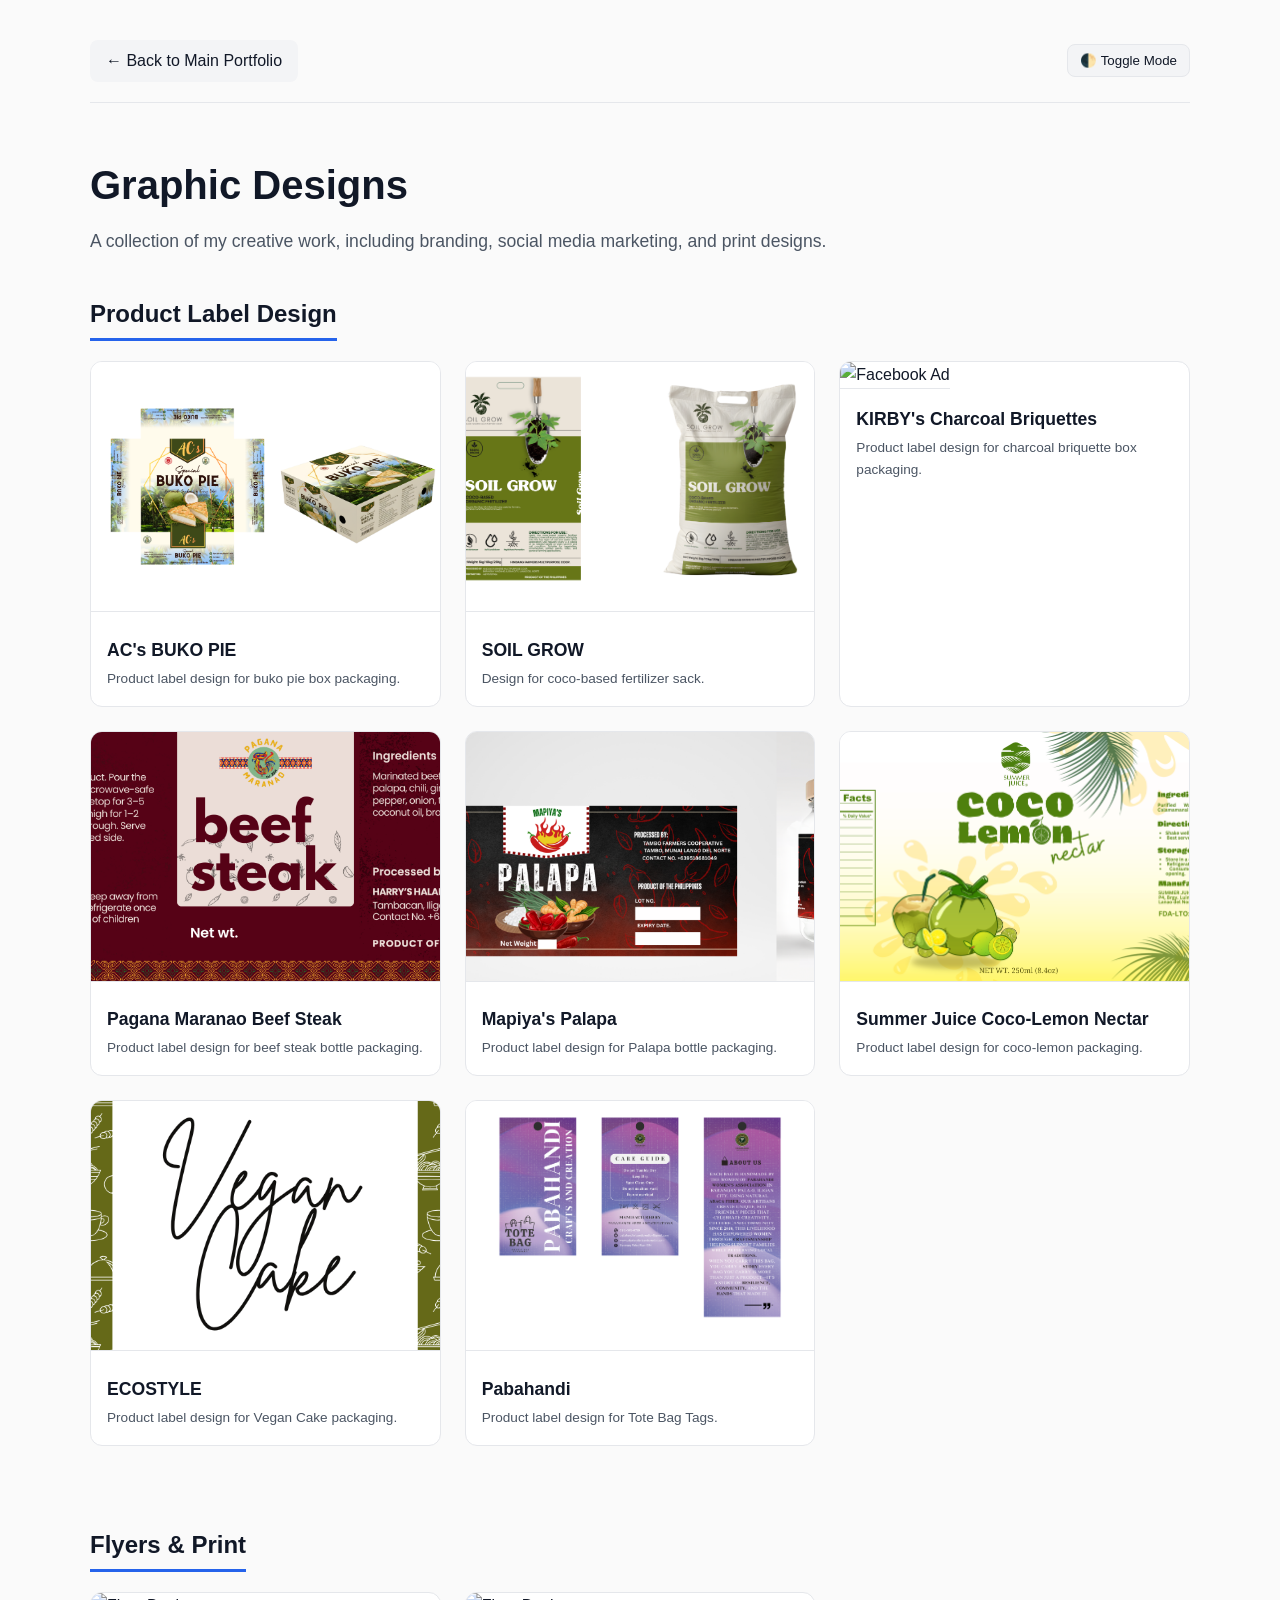
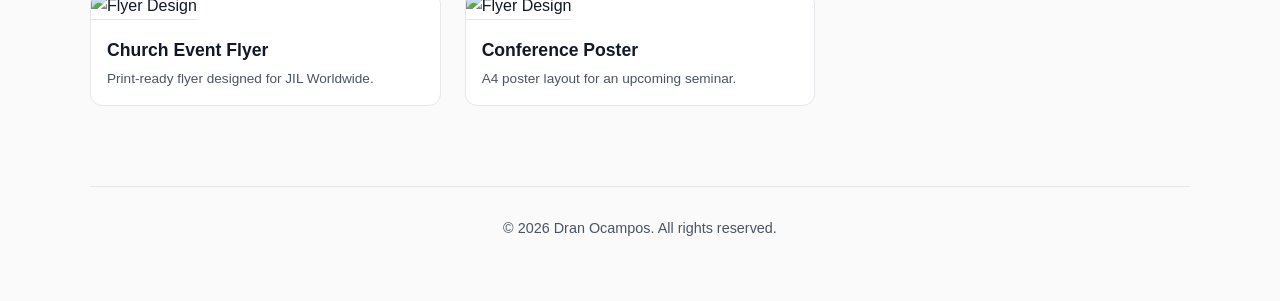
==== graphicdesign.html @ a36df408 "initial commit" ====
<!doctype html>
<html lang="en" data-theme="light">
  <head>
    <meta charset="UTF-8" />
    <meta name="viewport" content="width=device-width, initial-scale=1.0" />
    <title>Graphic Designs - Dran Ocampos</title>
    <style>
      /* CSS Variables - Matching your main page exactly */
      :root {
        --bg-color: #fafafa;
        --text-main: #111827;
        --text-muted: #4b5563;
        --border-color: #e5e7eb;
        --card-bg: #ffffff;
        --tag-bg: #f3f4f6;
        --btn-bg: #111827;
        --btn-text: #ffffff;
        --btn-outline: #e5e7eb;
        --btn-outline-text: #111827;
        --accent-color: #2563eb;
        --shadow-hover:
          0 10px 25px -5px rgba(0, 0, 0, 0.1),
          0 8px 10px -6px rgba(0, 0, 0, 0.1);
      }

      [data-theme="dark"] {
        --bg-color: #0f1115;
        --text-main: #f9fafb;
        --text-muted: #9ca3af;
        --border-color: #1f2937;
        --card-bg: #111418;
        --tag-bg: #1f2937;
        --btn-bg: #f9fafb;
        --btn-text: #111827;
        --btn-outline: #374151;
        --btn-outline-text: #f9fafb;
        --accent-color: #3b82f6;
        --shadow-hover:
          0 10px 25px -5px rgba(0, 0, 0, 0.5),
          0 8px 10px -6px rgba(0, 0, 0, 0.5);
      }

      * {
        box-sizing: border-box;
        margin: 0;
        padding: 0;
        transition:
          background-color 0.4s ease,
          color 0.4s ease,
          border-color 0.4s ease;
      }

      body {
        font-family:
          -apple-system, BlinkMacSystemFont, "Segoe UI", Roboto, Helvetica,
          Arial, sans-serif;
        background-color: var(--bg-color);
        color: var(--text-main);
        line-height: 1.6;
        padding: 40px 20px;
      }

      .container {
        max-width: 1100px;
        margin: 0 auto;
      }

      a {
        color: var(--text-main);
        text-decoration: none;
      }

      .page-header {
        display: flex;
        justify-content: space-between;
        align-items: center;
        margin-bottom: 50px;
        border-bottom: 1px solid var(--border-color);
        padding-bottom: 20px;
      }

      .back-btn {
        background: var(--tag-bg);
        color: var(--text-main);
        padding: 8px 16px;
        border-radius: 8px;
        font-weight: 500;
        display: inline-flex;
        align-items: center;
        gap: 8px;
        transition: transform 0.2s;
      }
      .back-btn:hover {
        transform: translateX(-5px);
        background: var(--border-color);
      }

      .theme-toggle {
        background: var(--tag-bg);
        border: 1px solid var(--border-color);
        color: var(--text-main);
        padding: 8px 12px;
        border-radius: 8px;
        cursor: pointer;
        font-weight: 500;
      }

      .category-title {
        font-size: 1.5rem;
        margin-top: 40px;
        margin-bottom: 20px;
        display: inline-block;
        border-bottom: 3px solid var(--accent-color);
        padding-bottom: 5px;
      }

      .design-grid {
        display: grid;
        grid-template-columns: repeat(auto-fill, minmax(300px, 1fr));
        gap: 24px;
        margin-bottom: 40px;
      }

      .design-card {
        background: var(--card-bg);
        border: 1px solid var(--border-color);
        border-radius: 12px;
        overflow: hidden;
        transition:
          transform 0.3s ease,
          box-shadow 0.3s ease;
      }
      .design-card:hover {
        transform: translateY(-5px);
        box-shadow: var(--shadow-hover);
      }

      .design-img {
        width: 100%;
        height: 250px;
        object-fit: cover;
        border-bottom: 1px solid var(--border-color);
        cursor: pointer;
      }

      .design-info {
        padding: 16px;
      }
      .design-info h4 {
        margin-bottom: 4px;
        font-size: 1.1rem;
      }
      .design-info p {
        font-size: 0.85rem;
        color: var(--text-muted);
        margin: 0;
      }

      footer {
        text-align: center;
        margin-top: 80px;
        padding-top: 30px;
        border-top: 1px solid var(--border-color);
        color: var(--text-muted);
        font-size: 0.9rem;
        padding-bottom: 20px;
      }

      /* Modal / Lightbox Styles */
      .modal {
        position: fixed;
        z-index: 9999;
        left: 0;
        top: 0;
        width: 100%;
        height: 100%;
        background-color: rgba(0, 0, 0, 0.85);
        backdrop-filter: blur(4px);
        display: flex;
        align-items: center;
        justify-content: center;
        opacity: 0;
        pointer-events: none;
        transition: opacity 0.3s ease;
      }

      .modal.show {
        opacity: 1;
        pointer-events: auto;
      }

      .modal-close {
        position: absolute;
        top: 20px;
        right: 30px;
        color: white;
        font-size: 40px;
        font-weight: bold;
        cursor: pointer;
        z-index: 10000;
        transition: color 0.2s;
        user-select: none;
      }

      .modal-close:hover {
        color: #d1d5db;
      }

      .modal-content {
        display: flex;
        flex-wrap: wrap;
        gap: 20px;
        justify-content: center;
        padding: 40px;
        max-width: 1200px;
        max-height: 100vh;
        overflow-y: auto;
      }

      .modal-img-wrapper {
        flex: 1 1 300px;
        max-width: 350px;
      }

      .modal-img-wrapper img {
        width: 100%;
        height: auto;
        border-radius: 8px;
        box-shadow: 0 4px 20px rgba(0, 0, 0, 0.4);
        background: #fff; /* Fallback if transparent */
      }

      @media (max-width: 768px) {
        .modal-content {
          flex-direction: column;
          align-items: center;
        }
      }
    </style>
  </head>
  <body>
    <div class="container">
      <header class="page-header">
        <a href="index.html" class="back-btn">← Back to Main Portfolio</a>
        <button class="theme-toggle" id="theme-btn" onclick="toggleTheme()">
          🌓 Toggle Mode
        </button>
      </header>

      <div>
        <h1 style="font-size: 2.5rem; margin-bottom: 10px">Graphic Designs</h1>
        <p style="font-size: 1.1rem; color: var(--text-muted)">
          A collection of my creative work, including branding, social media
          marketing, and print designs.
        </p>
      </div>

      <h2 class="category-title">Product Label Design</h2>
      <div class="design-grid">
        <div class="design-card">
          <img
            src="images/ACs Special Buko Pie V3.png"
            alt="Facebook Ad"
            class="design-img"
            data-var1="images/ACs Special Buko Pie V3.png"
            data-var2="images/ACs Special Buko Pie V2.png"
            data-var3="images/ACs Special Buko Pie V1.png"
          />
          <div class="design-info">
            <h4>AC's BUKO PIE</h4>
            <p>Product label design for buko pie box packaging.</p>
          </div>
        </div>
        <div class="design-card">
          <img
            src="images/Soil Grow HIndang Farmers V2.png"
            alt="Facebook Ad"
            class="design-img"
            data-var1="images/Soil Grow HIndang Farmers V2.png"
            data-var2="images/Soil Grow HIndang Farmers V3.png"
            data-var3="Images/Soil Grow HIndang Farmers V1.png"
          />
          <div class="design-info">
            <h4>SOIL GROW</h4>
            <p>Design for coco-based fertilizer sack.</p>
          </div>
        </div>
        <div class="design-card">
          <img
            src="images/KIRBYs Charcoal V1.png"
            alt="Facebook Ad"
            class="design-img"
            data-var1="images/KIRBYs Charcoal V1.png"
            data-var2="images/KIRBYs Charcoal V2.png"
            data-var3="images/KIRBYs Charcoal V3.png"
          />
          <div class="design-info">
            <h4>KIRBY's Charcoal Briquettes</h4>
            <p>Product label design for charcoal briquette box packaging.</p>
          </div>
        </div>
        <div class="design-card">
          <img
            src="images/Harry's Halal Foods_Beef Steak.png"
            alt="Facebook Ad"
            class="design-img"
            data-var1="images/Harry's Halal Foods_Beef Steak.png"
            data-var2="images/Harry's Halal Foods_Beef Steak (1).png"
            data-var3="images/Harry's Halal Foods_Beef Steak (2).png"
          />
          <div class="design-info">
            <h4>Pagana Maranao Beef Steak</h4>
            <p>Product label design for beef steak bottle packaging.</p>
          </div>
        </div>
        <div class="design-card">
          <img
            src="images/Savor The Best.png"
            alt="Facebook Ad"
            class="design-img"
            data-var1="images/Savor The Best.png"
            data-var2="images/Savor The Best (1).png"
            data-var3="images/Savor The Best (2).png"
          />
          <div class="design-info">
            <h4>Mapiya's Palapa</h4>
            <p>Product label design for Palapa bottle packaging.</p>
          </div>
        </div>
        <div class="design-card">
          <img
            src="images/Camote Tops (1).png"
            alt="Facebook Ad"
            class="design-img"
            data-var1="images/Camote Tops (1).png"
            data-var2="images/Camote Tops (2).png"
            data-var3="images/Camote Tops (3).png"
          />
          <div class="design-info">
            <h4>Summer Juice Coco-Lemon Nectar</h4>
            <p>Product label design for coco-lemon packaging.</p>
          </div>
        </div>
        <div class="design-card">
          <img
            src="images/eco STYLE.png"
            alt="Facebook Ad"
            class="design-img"
            data-var1="images/eco STYLE.png"
            data-var2="images/1.png"
            data-var3="images/3.png"
          />
          <div class="design-info">
            <h4>ECOSTYLE</h4>
            <p>Product label design for Vegan Cake packaging.</p>
          </div>
        </div>
        <div class="design-card">
          <img
            src="images/Pabahandi.png"
            alt="Facebook Ad"
            class="design-img"
            data-var1="images/Pabahandi.png"
            data-var2="images/Pabahandi (1).png"
            data-var3="images/Pabahandi (2).png"
          />
          <div class="design-info">
            <h4>Pabahandi</h4>
            <p>Product label design for Tote Bag Tags.</p>
          </div>
        </div>
      </div>

      <h2 class="category-title">Flyers & Print</h2>
      <div class="design-grid">
        <div class="design-card">
          <img src="flyer-1.jpg" alt="Flyer Design" class="design-img" />
          <div class="design-info">
            <h4>Church Event Flyer</h4>
            <p>Print-ready flyer designed for JIL Worldwide.</p>
          </div>
        </div>
        <div class="design-card">
          <img src="flyer-2.jpg" alt="Flyer Design" class="design-img" />
          <div class="design-info">
            <h4>Conference Poster</h4>
            <p>A4 poster layout for an upcoming seminar.</p>
          </div>
        </div>
      </div>
      <footer>
        <p>&copy; 2026 Dran Ocampos. All rights reserved.</p>
      </footer>
    </div>

    <div id="image-modal" class="modal">
      <span class="modal-close" id="close-modal">&times;</span>
      <div class="modal-content">
        <div class="modal-img-wrapper">
          <img id="modal-img-1" src="" alt="Variation 1" />
        </div>
        <div class="modal-img-wrapper">
          <img id="modal-img-2" src="" alt="Variation 2" />
        </div>
        <div class="modal-img-wrapper">
          <img id="modal-img-3" src="" alt="Variation 3" />
        </div>
      </div>
    </div>

    <script>
      // Theme Toggle Logic
      function toggleTheme() {
        const html = document.documentElement;
        const currentTheme = html.getAttribute("data-theme");
        const newTheme = currentTheme === "light" ? "dark" : "light";
        html.setAttribute("data-theme", newTheme);
        const btn = document.getElementById("theme-btn");
        if (newTheme === "dark") {
          btn.innerHTML = "☀️ Light Mode";
        } else {
          btn.innerHTML = "🌙 Dark Mode";
        }
      }

      // Lightbox / Modal Logic
      const modal = document.getElementById("image-modal");
      const btnCloseModal = document.getElementById("close-modal");

      const modalImg1 = document.getElementById("modal-img-1");
      const modalImg2 = document.getElementById("modal-img-2");
      const modalImg3 = document.getElementById("modal-img-3");

      const images = document.querySelectorAll(".design-img");

      // Open Modal
      images.forEach((img) => {
        img.addEventListener("click", function () {
          // Get variations from data attributes, fallback to original src if empty
          const var1 = this.getAttribute("data-var1") || this.src;
          const var2 = this.getAttribute("data-var2") || this.src;
          const var3 = this.getAttribute("data-var3") || this.src;

          modalImg1.src = var1;
          modalImg2.src = var2;
          modalImg3.src = var3;

          modal.classList.add("show");
        });
      });

      // Close Modal Function
      function closeModal() {
        modal.classList.remove("show");
      }

      // Close on 'X' click
      btnCloseModal.addEventListener("click", closeModal);

      // Close when clicking outside the images
      modal.addEventListener("click", function (e) {
        if (
          e.target === modal ||
          e.target.classList.contains("modal-content")
        ) {
          closeModal();
        }
      });

      // Close on 'Escape' key press
      document.addEventListener("keydown", function (e) {
        if (e.key === "Escape" && modal.classList.contains("show")) {
          closeModal();
        }
      });
    </script>
  </body>
</html>
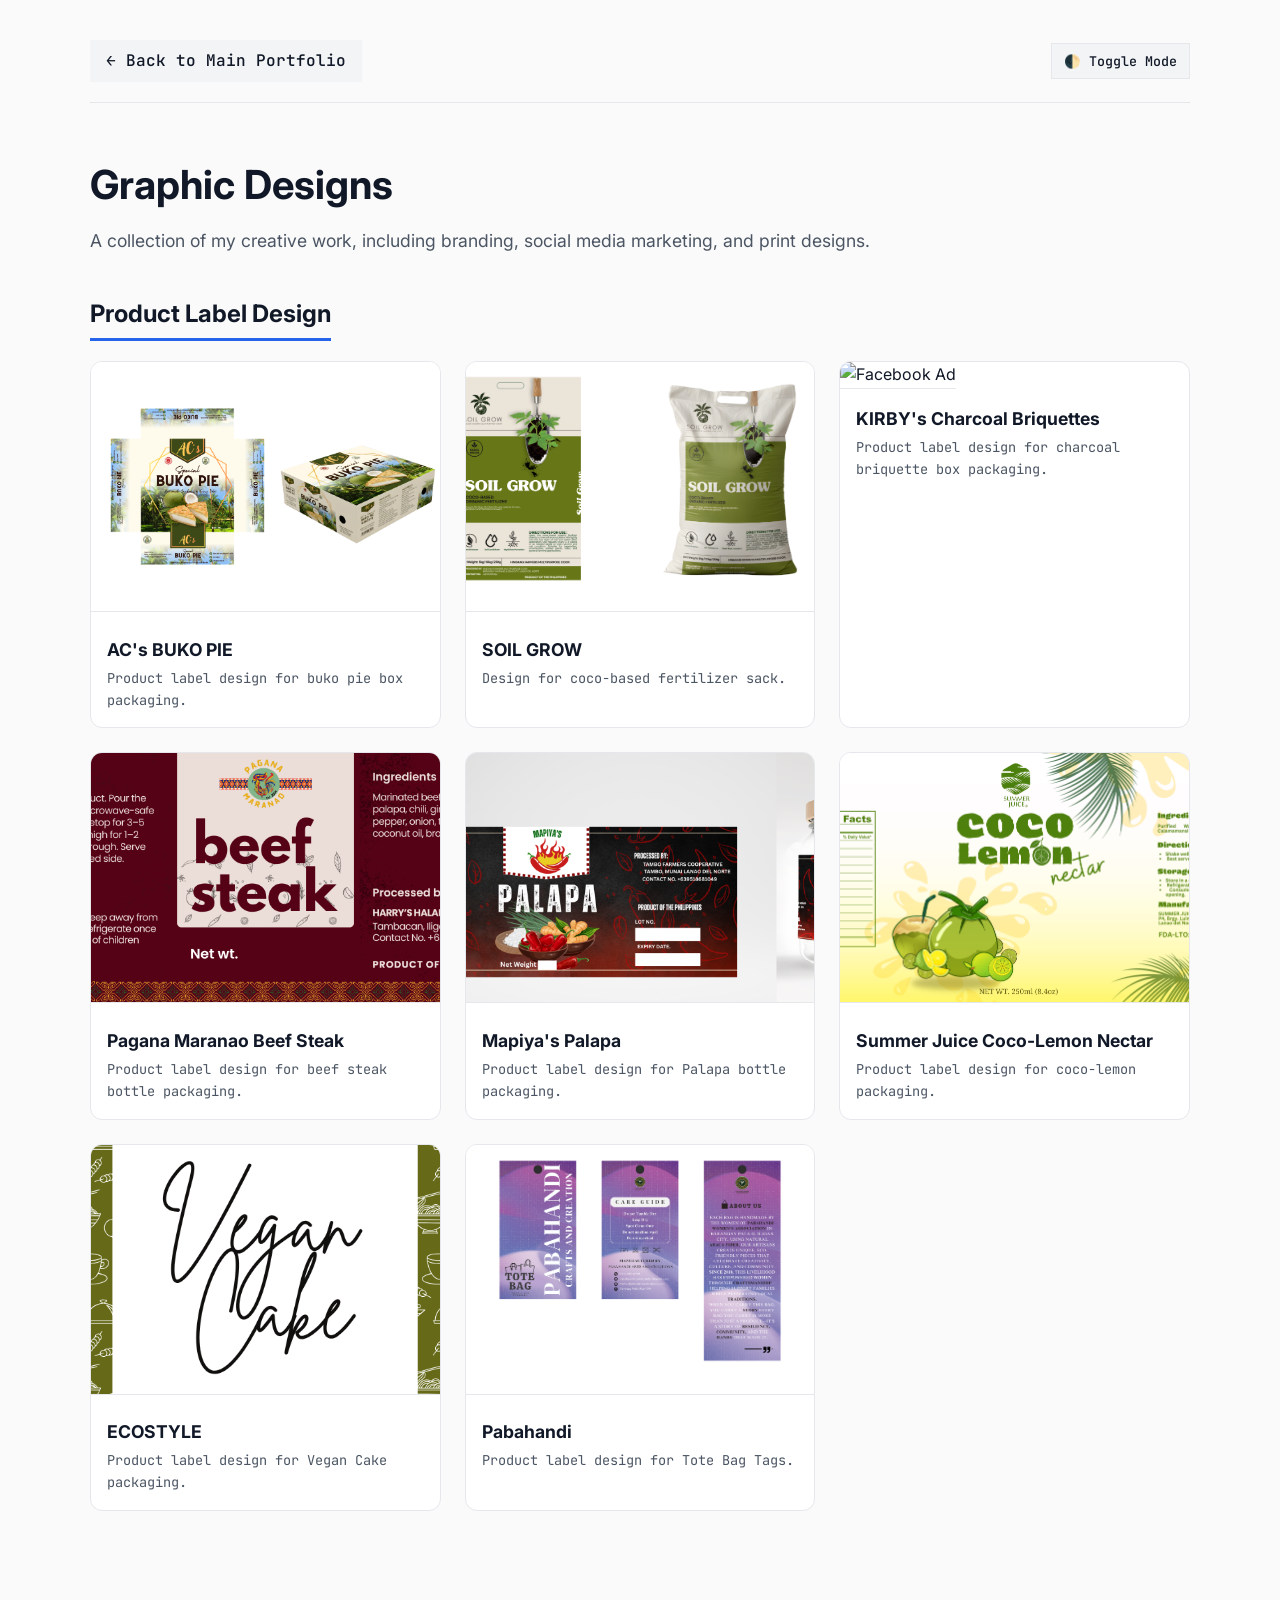
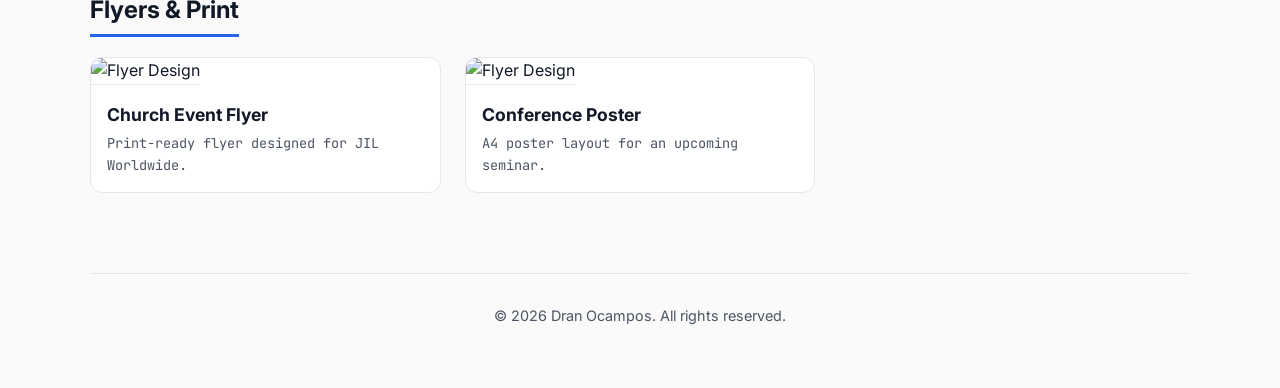
==== commit 52e748ae: "Font style update" ====
--- a/graphicdesign.html
+++ b/graphicdesign.html
@@ -4,6 +4,12 @@
     <meta charset="UTF-8" />
     <meta name="viewport" content="width=device-width, initial-scale=1.0" />
     <title>Graphic Designs - Dran Ocampos</title>
+    <link rel="preconnect" href="https://fonts.googleapis.com" />
+    <link rel="preconnect" href="https://fonts.gstatic.com" crossorigin />
+    <link
+      rel="stylesheet"
+      href="https://fonts.googleapis.com/css2?family=Inter:wght@400;500;700&family=JetBrains+Mono:wght@400;500;700&display=swap"
+    />
     <style>
       /* CSS Variables - Matching your main page exactly */
       :root {
@@ -18,6 +24,8 @@
         --btn-outline: #e5e7eb;
         --btn-outline-text: #111827;
         --accent-color: #2563eb;
+        --font-sans: "Inter", sans-serif;
+        --font-mono: "JetBrains Mono", monospace;
         --shadow-hover:
           0 10px 25px -5px rgba(0, 0, 0, 0.1),
           0 8px 10px -6px rgba(0, 0, 0, 0.1);
@@ -51,13 +59,24 @@
       }
 
       body {
-        font-family:
-          -apple-system, BlinkMacSystemFont, "Segoe UI", Roboto, Helvetica,
-          Arial, sans-serif;
+        font-family: var(--font-sans);
+        font-weight: 400;
         background-color: var(--bg-color);
         color: var(--text-main);
         line-height: 1.6;
         padding: 40px 20px;
+      }
+
+      h1,
+      h2,
+      h3,
+      h4 {
+        font-family: var(--font-sans);
+        font-weight: 700;
+      }
+
+      p {
+        line-height: 1.6;
       }
 
       .container {
@@ -83,7 +102,8 @@
         background: var(--tag-bg);
         color: var(--text-main);
         padding: 8px 16px;
-        border-radius: 8px;
+        border-radius: 0;
+        font-family: var(--font-mono);
         font-weight: 500;
         display: inline-flex;
         align-items: center;
@@ -100,12 +120,14 @@
         border: 1px solid var(--border-color);
         color: var(--text-main);
         padding: 8px 12px;
-        border-radius: 8px;
+        border-radius: 0;
         cursor: pointer;
+        font-family: var(--font-mono);
         font-weight: 500;
       }
 
       .category-title {
+        font-family: var(--font-sans);
         font-size: 1.5rem;
         margin-top: 40px;
         margin-bottom: 20px;
@@ -147,10 +169,14 @@
         padding: 16px;
       }
       .design-info h4 {
+        font-family: var(--font-sans);
+        font-weight: 700;
         margin-bottom: 4px;
         font-size: 1.1rem;
       }
       .design-info p {
+        font-family: var(--font-mono);
+        font-weight: 400;
         font-size: 0.85rem;
         color: var(--text-muted);
         margin: 0;
@@ -195,7 +221,7 @@
         right: 30px;
         color: white;
         font-size: 40px;
-        font-weight: bold;
+        font-weight: 700;
         cursor: pointer;
         z-index: 10000;
         transition: color 0.2s;
